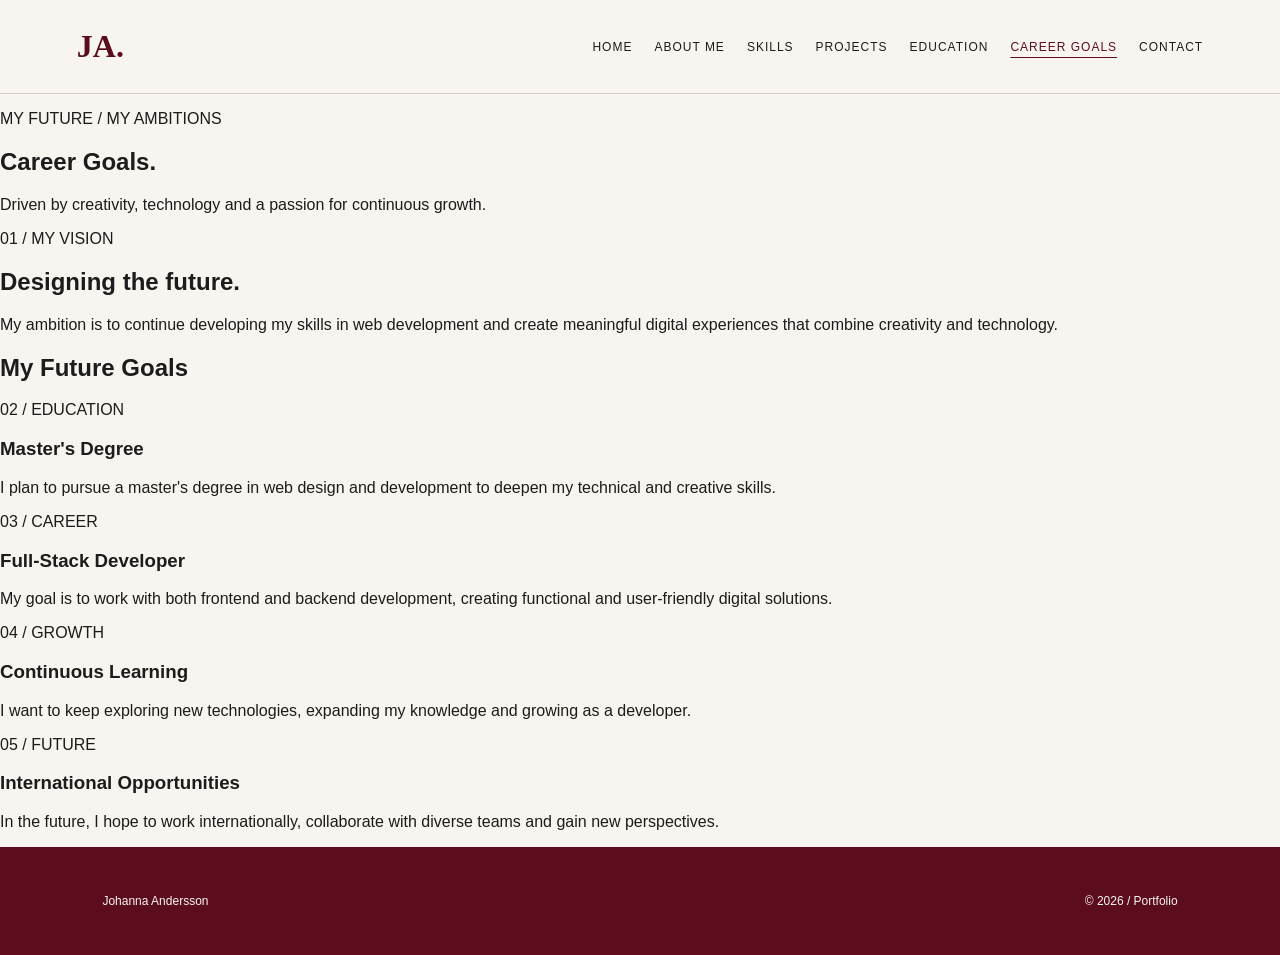
==== karriarmal.html @ 4a0cf5af "Skapade kod" ====
<!DOCTYPE html>
<html lang="en">
<head>
    <meta charset="UTF-8">
    <meta name="viewport" content="width=device-width, initial-scale=1.0">

    <meta name="description"
          content="Explore Johanna Andersson's career goals, future education and ambitions in web development.">

    <title>Career Goals | Johanna Andersson</title>

    <link rel="stylesheet" href="style.css">
</head>

<body>

    <header class="header">
        <a class="header__logo" href="index.html">JA.</a>

        <nav class="header__nav" aria-label="Main navigation">
            <a href="index.html">Home</a>
            <a href="om-mig.html">About Me</a>
            <a href="kompetenser.html">Skills</a>
            <a href="projekt.html">Projects</a>
            <a href="utbildning.html">Education</a>
            <a href="karriarmal.html" aria-current="page">Career Goals</a>
            <a href="kontakt.html">Contact</a>
        </nav>
    </header>

    <main>

        <!-- INTRODUCTION -->
        <section class="career-intro">
            <p class="career-intro__label">
                MY FUTURE / MY AMBITIONS
            </p>

            <h1 class="career-intro__title">
                Career Goals.
            </h1>

            <p class="career-intro__description">
                Driven by creativity, technology and
                a passion for continuous growth.
            </p>
        </section>

        <!-- MY VISION -->
        <section class="career-vision">

            <p class="career-vision__label">
                01 / MY VISION
            </p>

            <h2 class="career-vision__title">
                Designing the future.
            </h2>

            <p class="career-vision__text">
                My ambition is to continue developing
                my skills in web development and create
                meaningful digital experiences that
                combine creativity and technology.
            </p>

        </section>

        <!-- MY FUTURE GOALS -->
        <section class="career-goals">

            <h2 class="career-goals__heading">
                My Future Goals
            </h2>

            <div class="career-goals__grid">

                <article class="career-goal">
                    <p class="career-goal__number">
                        02 / EDUCATION
                    </p>

                    <h3 class="career-goal__title">
                        Master's Degree
                    </h3>

                    <p class="career-goal__text">
                        I plan to pursue a master's degree
                        in web design and development to
                        deepen my technical and creative skills.
                    </p>
                </article>

                <article class="career-goal">
                    <p class="career-goal__number">
                        03 / CAREER
                    </p>

                    <h3 class="career-goal__title">
                        Full-Stack Developer
                    </h3>

                    <p class="career-goal__text">
                        My goal is to work with both frontend
                        and backend development, creating
                        functional and user-friendly
                        digital solutions.
                    </p>
                </article>

                <article class="career-goal">
                    <p class="career-goal__number">
                        04 / GROWTH
                    </p>

                    <h3 class="career-goal__title">
                        Continuous Learning
                    </h3>

                    <p class="career-goal__text">
                        I want to keep exploring new
                        technologies, expanding my knowledge
                        and growing as a developer.
                    </p>
                </article>

                <article class="career-goal">
                    <p class="career-goal__number">
                        05 / FUTURE
                    </p>

                    <h3 class="career-goal__title">
                        International Opportunities
                    </h3>

                    <p class="career-goal__text">
                        In the future, I hope to work
                        internationally, collaborate with
                        diverse teams and gain new
                        perspectives.
                    </p>
                </article>

            </div>

        </section>

    </main>

    <footer class="footer">
        <p>Johanna Andersson</p>
        <p>© 2026 / Portfolio</p>
    </footer>

</body>
</html>
---- style.css ----
/* GRUNDINSTÄLLNINGAR */

* {
    box-sizing: border-box;
}

body {
    margin: 0;
    background-color: #F8F5F0;
    color: #1D1B1B;
    font-family: Arial, sans-serif;
}

a {
    color: inherit;
    text-decoration: none;
}

/* MENY */

.header {
    display: flex;
    justify-content: space-between;
    align-items: center;
    gap: 30px;
    padding: 28px 6%;
    border-bottom: 1px solid #D8CEC5;
}

.header__logo {
    font-family: Georgia, serif;
    font-size: 32px;
    color: #5B0D1E;
    font-weight: bold;
}

.header__nav {
    display: flex;
    flex-wrap: wrap;
    gap: 22px;
}

.header__nav a {
    font-size: 12px;
    text-transform: uppercase;
    letter-spacing: 1px;
}

.header__nav a:hover,
.header__nav a[aria-current="page"] {
    color: #5B0D1E;
    text-decoration: underline;
    text-underline-offset: 6px;
}

/* STOR RUBRIK */

.intro {
    padding: 105px 8% 100px;
    background-color: #5B0D1E;
    color: #F8F5F0;
}

.intro__label {
    font-size: 12px;
    letter-spacing: 3px;
}

.intro__title {
    font-family: Georgia, serif;
    font-weight: normal;
    font-size: clamp(54px, 9vw, 125px);
    letter-spacing: -4px;
    margin: 28px 0;
    line-height: 1;
}

.intro__title span {
    color: #D8CEC5;
}

.intro__description {
    font-size: 15px;
    line-height: 1.8;
    max-width: 420px;
}

/* PROJEKTSEKTIONER */

.projects {
    padding: 90px 8%;
}

.projects--research {
    background-color: #EFE9E2;
}

.section-heading {
    margin-bottom: 40px;
    border-bottom: 1px solid #5B0D1E;
    padding-bottom: 24px;
}

.section-heading span {
    color: #5B0D1E;
    font-size: 11px;
    letter-spacing: 2px;
}

.section-heading h2 {
    font-family: Georgia, serif;
    font-size: clamp(32px, 4vw, 52px);
    font-weight: normal;
    margin: 18px 0 0;
}

/* PROJEKTKORT */

.projects__grid {
    display: grid;
    grid-template-columns: repeat(2, minmax(0, 1fr));
    gap: 45px;
}

.project-card__image {
    display: block;
    width: 100%;
    height: 340px;
    object-fit: cover;
    background-color: #D8CEC5;
}

.project-card__number {
    margin-top: 25px;
    color: #5B0D1E;
    font-size: 11px;
    letter-spacing: 2px;
}

.project-card__title {
    font-family: Georgia, serif;
    font-size: 30px;
    font-weight: normal;
    margin: 12px 0;
}

.project-card__description {
    max-width: 430px;
    font-size: 14px;
    line-height: 1.8;
    color: #55504D;
}

/* SIDFOT */

.footer {
    display: flex;
    justify-content: space-between;
    gap: 20px;
    padding: 35px 8%;
    background-color: #5B0D1E;
    color: #F8F5F0;
    font-size: 12px;
}

/* MOBILANPASSNING */

@media (max-width: 700px) {

    .header {
        flex-direction: column;
        align-items: flex-start;
    }

    .header__nav {
        gap: 14px;
    }

    .intro {
        padding: 75px 6%;
    }

    .intro__title {
        letter-spacing: -2px;
    }

    .projects {
        padding: 65px 6%;
    }

    .projects__grid {
        grid-template-columns: 1fr;
        gap: 35px;
    }

    .project-card__image {
        height: auto;
        aspect-ratio: 4 / 3;
    }

    .footer {
        flex-direction: column;
    }
}

<!DOCTYPE html>
<html lang="en">
<head>
    <meta charset="UTF-8">
    <meta name="viewport" content="width=device-width, initial-scale=1.0">

    <meta name="description"
          content="Explore Johanna Andersson's career goals, future education and ambitions in web development.">

    <title>Career Goals | Johanna Andersson</title>

    <link rel="stylesheet" href="style.css">
</head>

<body>

    <header class="header">
        <a class="header__logo" href="index.html">JA.</a>

        <nav class="header__nav" aria-label="Main navigation">
            <a href="index.html">Home</a>
            <a href="om-mig.html">About Me</a>
            <a href="kompetenser.html">Skills</a>
            <a href="projekt.html">Projects</a>
            <a href="utbildning.html">Education</a>
            <a href="karriarmal.html" aria-current="page">Career Goals</a>
            <a href="kontakt.html">Contact</a>
        </nav>
    </header>

    <main>

        <!-- INTRODUCTION -->
        <section class="career-intro">
            <p class="career-intro__label">
                MY FUTURE / MY AMBITIONS
            </p>

            <h1 class="career-intro__title">
                Career Goals.
            </h1>

            <p class="career-intro__description">
                Driven by creativity, technology and
                a passion for continuous growth.
            </p>
        </section>

        <!-- MY VISION -->
        <section class="career-vision">

            <p class="career-vision__label">
                01 / MY VISION
            </p>

            <h2 class="career-vision__title">
                Designing the future.
            </h2>

            <p class="career-vision__text">
                My ambition is to continue developing
                my skills in web development and create
                meaningful digital experiences that
                combine creativity and technology.
            </p>

        </section>

        <!-- MY FUTURE GOALS -->
        <section class="career-goals">

            <h2 class="career-goals__heading">
                My Future Goals
            </h2>

            <div class="career-goals__grid">

                <article class="career-goal">
                    <p class="career-goal__number">
                        02 / EDUCATION
                    </p>

                    <h3 class="career-goal__title">
                        Master's Degree
                    </h3>

                    <p class="career-goal__text">
                        I plan to pursue a master's degree
                        in web design and development to
                        deepen my technical and creative skills.
                    </p>
                </article>

                <article class="career-goal">
                    <p class="career-goal__number">
                        03 / CAREER
                    </p>

                    <h3 class="career-goal__title">
                        Full-Stack Developer
                    </h3>

                    <p class="career-goal__text">
                        My goal is to work with both frontend
                        and backend development, creating
                        functional and user-friendly
                        digital solutions.
                    </p>
                </article>

                <article class="career-goal">
                    <p class="career-goal__number">
                        04 / GROWTH
                    </p>

                    <h3 class="career-goal__title">
                        Continuous Learning
                    </h3>

                    <p class="career-goal__text">
                        I want to keep exploring new
                        technologies, expanding my knowledge
                        and growing as a developer.
                    </p>
                </article>

                <article class="career-goal">
                    <p class="career-goal__number">
                        05 / FUTURE
                    </p>

                    <h3 class="career-goal__title">
                        International Opportunities
                    </h3>

                    <p class="career-goal__text">
                        In the future, I hope to work
                        internationally, collaborate with
                        diverse teams and gain new
                        perspectives.
                    </p>
                </article>

            </div>

        </section>

    </main>

    <footer class="footer">
        <p>Johanna Andersson</p>
        <p>© 2026 / Portfolio</p>
    </footer>

</body>
</html>
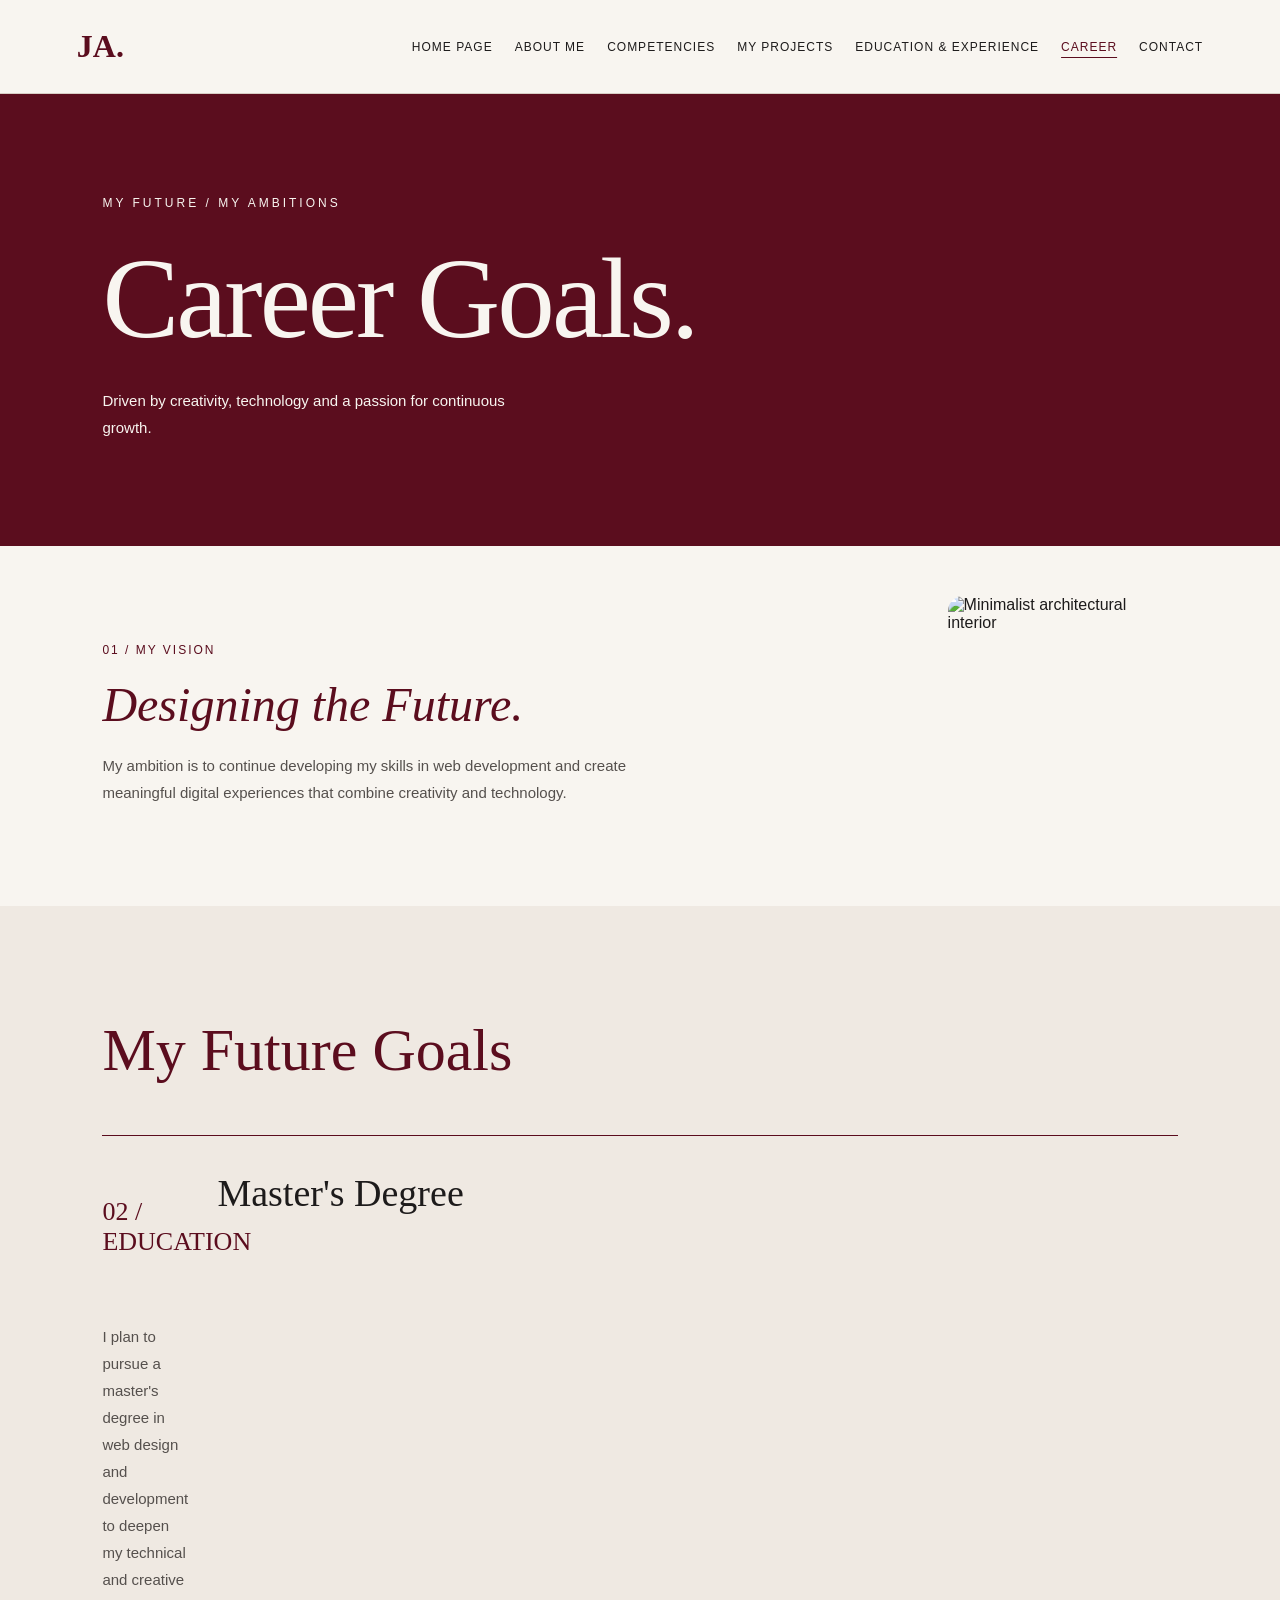
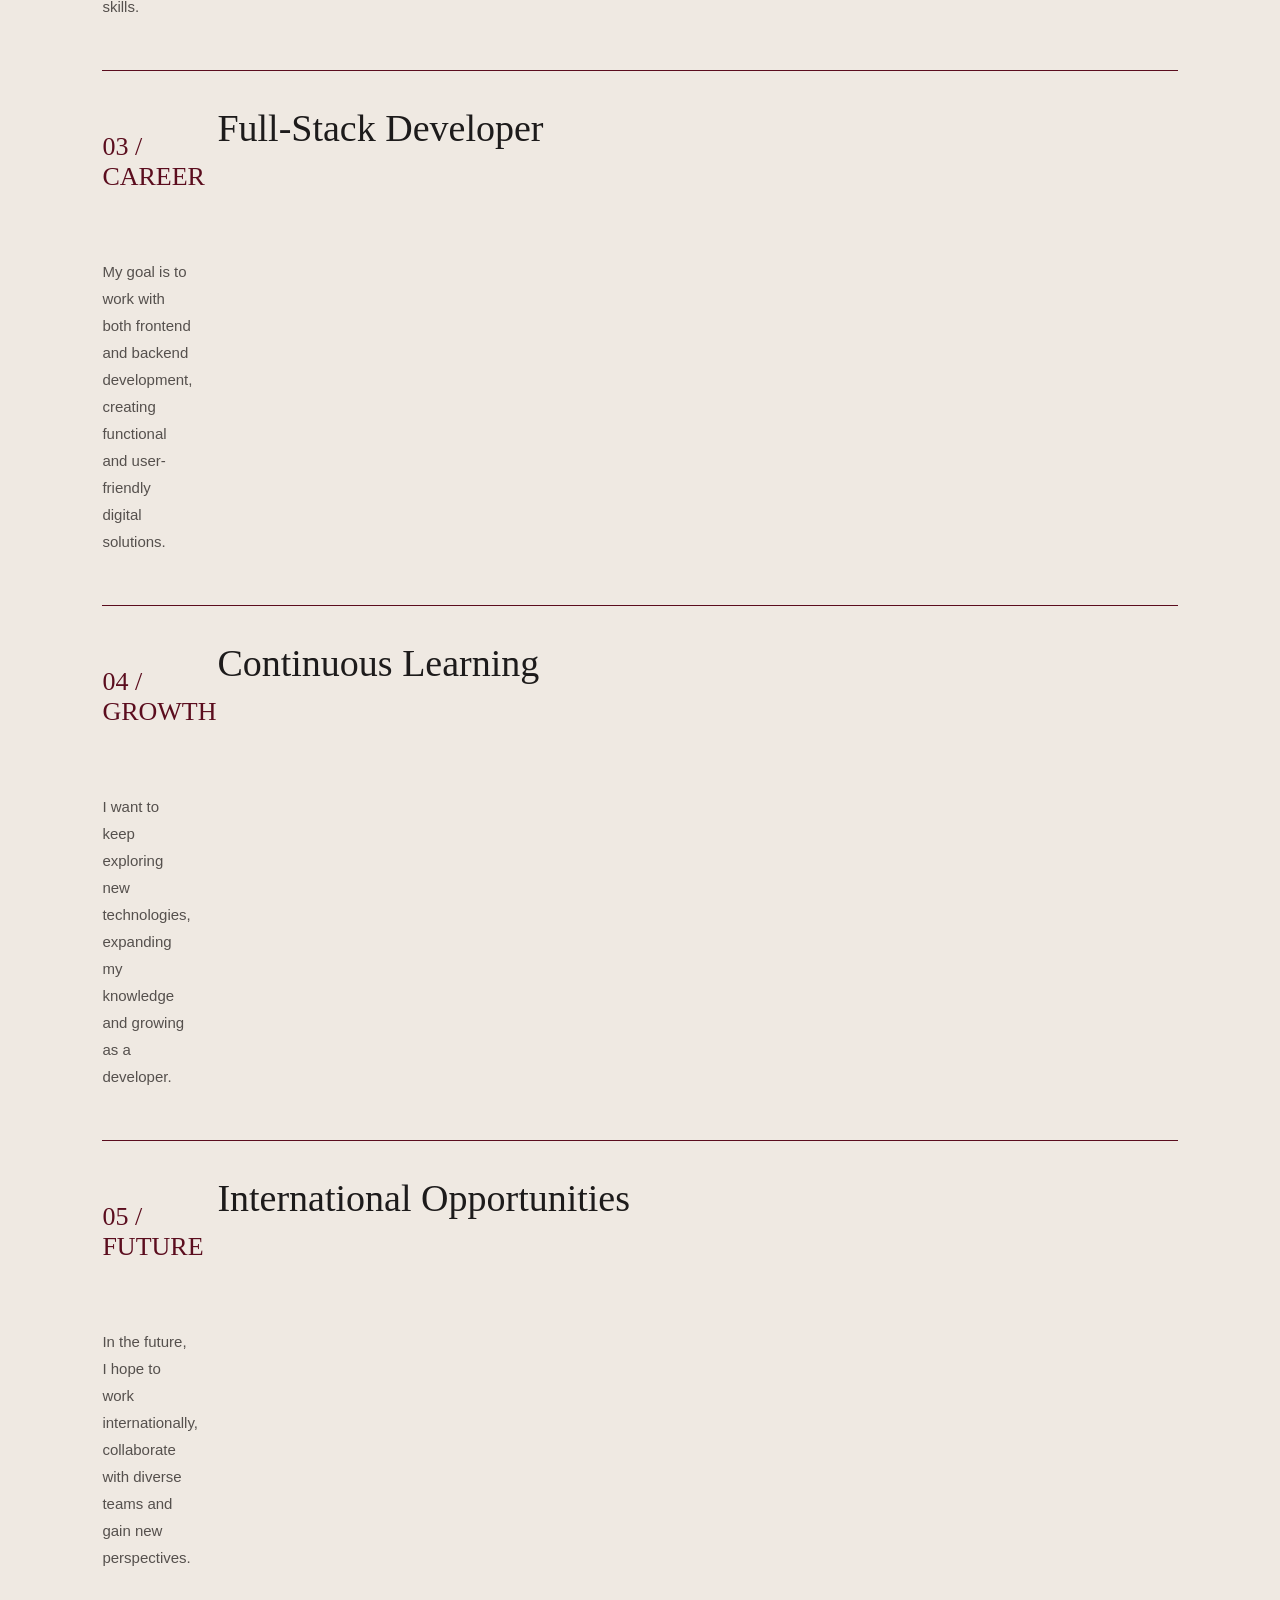
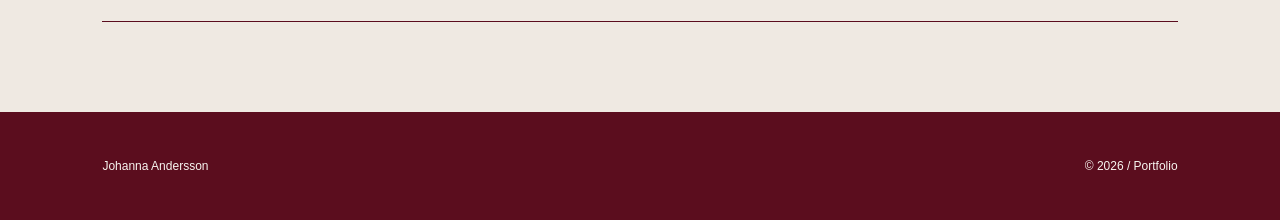
==== commit d273acce: "Sparade ändringar" ====
--- a/karriarmal.html
+++ b/karriarmal.html
@@ -19,12 +19,12 @@
         <a class="header__logo" href="index.html">JA.</a>
 
         <nav class="header__nav" aria-label="Main navigation">
-            <a href="index.html">Home</a>
+            <a href="index.html">Home page</a>
             <a href="om-mig.html">About Me</a>
-            <a href="kompetenser.html">Skills</a>
-            <a href="projekt.html">Projects</a>
-            <a href="utbildning.html">Education</a>
-            <a href="karriarmal.html" aria-current="page">Career Goals</a>
+            <a href="kompetenser.html">Competencies</a>
+            <a href="projekt.html">My projects</a>
+            <a href="utbildning.html">Education & Experience</a>
+            <a href="karriarmal.html" aria-current="page">Career</a>
             <a href="kontakt.html">Contact</a>
         </nav>
     </header>
@@ -48,24 +48,36 @@
         </section>
 
         <!-- MY VISION -->
-        <section class="career-vision">
+       
+<!-- MY VISION -->
+<section class="career-vision">
 
-            <p class="career-vision__label">
-                01 / MY VISION
-            </p>
+    <div class="career-vision__content">
 
-            <h2 class="career-vision__title">
-                Designing the future.
-            </h2>
+        <p class="career-vision__label">
+            01 / MY VISION
+        </p>
 
-            <p class="career-vision__text">
-                My ambition is to continue developing
-                my skills in web development and create
-                meaningful digital experiences that
-                combine creativity and technology.
-            </p>
+        <h2 class="career-vision__title">
+            Designing the Future.
+        </h2>
 
-        </section>
+        <p class="career-vision__text">
+            My ambition is to continue developing
+            my skills in web development and create
+            meaningful digital experiences that
+            combine creativity and technology.
+        </p>
+
+    </div>
+
+    <img
+        class="career-vision__image"
+        src="images/career.jpg"
+        alt="Minimalist architectural interior">
+
+</section>
+
 
         <!-- MY FUTURE GOALS -->
         <section class="career-goals">
--- a/style.css
+++ b/style.css
@@ -204,159 +204,235 @@
     }
 }
 
-<!DOCTYPE html>
-<html lang="en">
-<head>
-    <meta charset="UTF-8">
-    <meta name="viewport" content="width=device-width, initial-scale=1.0">
-
-    <meta name="description"
-          content="Explore Johanna Andersson's career goals, future education and ambitions in web development.">
-
-    <title>Career Goals | Johanna Andersson</title>
-
-    <link rel="stylesheet" href="style.css">
-</head>
-
-<body>
-
-    <header class="header">
-        <a class="header__logo" href="index.html">JA.</a>
-
-        <nav class="header__nav" aria-label="Main navigation">
-            <a href="index.html">Home</a>
-            <a href="om-mig.html">About Me</a>
-            <a href="kompetenser.html">Skills</a>
-            <a href="projekt.html">Projects</a>
-            <a href="utbildning.html">Education</a>
-            <a href="karriarmal.html" aria-current="page">Career Goals</a>
-            <a href="kontakt.html">Contact</a>
-        </nav>
-    </header>
-
-    <main>
-
-        <!-- INTRODUCTION -->
-        <section class="career-intro">
-            <p class="career-intro__label">
-                MY FUTURE / MY AMBITIONS
-            </p>
-
-            <h1 class="career-intro__title">
-                Career Goals.
-            </h1>
-
-            <p class="career-intro__description">
-                Driven by creativity, technology and
-                a passion for continuous growth.
-            </p>
-        </section>
-
-        <!-- MY VISION -->
-        <section class="career-vision">
-
-            <p class="career-vision__label">
-                01 / MY VISION
-            </p>
-
-            <h2 class="career-vision__title">
-                Designing the future.
-            </h2>
-
-            <p class="career-vision__text">
-                My ambition is to continue developing
-                my skills in web development and create
-                meaningful digital experiences that
-                combine creativity and technology.
-            </p>
-
-        </section>
-
-        <!-- MY FUTURE GOALS -->
-        <section class="career-goals">
-
-            <h2 class="career-goals__heading">
-                My Future Goals
-            </h2>
-
-            <div class="career-goals__grid">
-
-                <article class="career-goal">
-                    <p class="career-goal__number">
-                        02 / EDUCATION
-                    </p>
-
-                    <h3 class="career-goal__title">
-                        Master's Degree
-                    </h3>
-
-                    <p class="career-goal__text">
-                        I plan to pursue a master's degree
-                        in web design and development to
-                        deepen my technical and creative skills.
-                    </p>
-                </article>
-
-                <article class="career-goal">
-                    <p class="career-goal__number">
-                        03 / CAREER
-                    </p>
-
-                    <h3 class="career-goal__title">
-                        Full-Stack Developer
-                    </h3>
-
-                    <p class="career-goal__text">
-                        My goal is to work with both frontend
-                        and backend development, creating
-                        functional and user-friendly
-                        digital solutions.
-                    </p>
-                </article>
-
-                <article class="career-goal">
-                    <p class="career-goal__number">
-                        04 / GROWTH
-                    </p>
-
-                    <h3 class="career-goal__title">
-                        Continuous Learning
-                    </h3>
-
-                    <p class="career-goal__text">
-                        I want to keep exploring new
-                        technologies, expanding my knowledge
-                        and growing as a developer.
-                    </p>
-                </article>
-
-                <article class="career-goal">
-                    <p class="career-goal__number">
-                        05 / FUTURE
-                    </p>
-
-                    <h3 class="career-goal__title">
-                        International Opportunities
-                    </h3>
-
-                    <p class="career-goal__text">
-                        In the future, I hope to work
-                        internationally, collaborate with
-                        diverse teams and gain new
-                        perspectives.
-                    </p>
-                </article>
-
-            </div>
-
-        </section>
-
-    </main>
-
-    <footer class="footer">
-        <p>Johanna Andersson</p>
-        <p>© 2026 / Portfolio</p>
-    </footer>
-
-</body>
-</html>
+
+/* OM MIG */
+
+.about {
+    padding: 90px 8%;
+    background-color: #F8F5F0;
+}
+
+.about__layout {
+    display: grid;
+    grid-template-columns: minmax(0, 1fr) 220px;
+    align-items: start;
+    gap: 45px;
+    max-width: 900px;
+}
+
+.about__title {
+    margin: 0 0 24px;
+    padding-bottom: 24px;
+    border-bottom: 1px solid #5B0D1E;
+    color: #5B0D1E;
+    font-family: Georgia, serif;
+    font-size: clamp(32px, 4vw, 52px);
+    font-weight: normal;
+}
+
+.about__lead {
+    margin: 0 0 16px;
+    font-size: 18px;
+    line-height: 1.6; 
+}
+
+.about__text {
+    max-width: 520px;
+    margin: 0 0 16px;
+    color: #55504D;
+    font-size: 15px;
+    line-height: 1.8; 
+}
+
+.about__image {
+    display: block;
+    width: 100%;
+    max-width: 220px;
+    height: auto;
+    aspect-ratio: 4 / 5;
+    object-fit: cover;
+    object-position: center top;
+    background-color: #D8CEC5;
+}
+
+/* OM MIG PÅ MOBIL */
+
+@media (max-width: 700px) {
+    .about {
+        padding: 65px 6%;
+    }
+
+    .about__layout {
+        grid-template-columns: 1fr;
+        gap: 24px;
+    }
+
+    .about__image {
+        max-width: 180px;
+    }
+}
+
+/* ===== CAREER GOALS ===== */
+
+/* INTRODUCTION */
+
+.career-intro {
+    background-color: #5B0D1E;
+    color: #F8F5F0;
+    padding: 90px 8%;
+}
+
+.career-intro__label {
+    font-size: 12px;
+    letter-spacing: 3px;
+}
+
+.career-intro__title {
+    font-family: Georgia, serif;
+    font-size: clamp(50px, 9vw, 120px);
+    font-weight: normal;
+    letter-spacing: -3px;
+    line-height: 1.1;
+    margin: 25px 0;
+}
+
+.career-intro__description {
+    max-width: 450px;
+    font-size: 15px;
+    line-height: 1.8;
+}
+
+/* MY VISION */
+
+.career-vision {
+    background-color: #F8F5F0;
+    padding: 50px 8%;
+    display: flex;
+    align-items: center;
+    justify-content: space-between;
+    gap: 35px;
+}
+
+.career-vision__content {
+    flex: 1;
+}
+
+.career-vision__label {
+    color: #5B0D1E;
+    font-size: 12px;
+    letter-spacing: 2px;
+}
+
+.career-vision__title {
+    color: #5B0D1E;
+    font-family: Georgia, serif;
+    font-size: clamp(30px, 4vw, 48px);
+    font-style: italic;
+    font-weight: normal;
+    margin: 20px 0;
+}
+
+.career-vision__text {
+    max-width: 550px;
+    font-size: 15px;
+    line-height: 1.8;
+    color: #55504D;
+}
+
+/* SMALLER IMAGE */
+
+.career-vision__image {
+    display: block;
+    width: 230px;
+    height: 260px;
+    object-fit: cover;
+    border-radius: 15px;
+    flex-shrink: 0;
+}
+
+/* FUTURE AMBITIONS */
+
+.career-goals {
+    background-color: #EFE9E2;
+    padding: 90px 8%;
+}
+
+.career-goals__label {
+    color: #5B0D1E;
+    font-size: 12px;
+    letter-spacing: 2px;
+}
+
+.career-goals__heading {
+    font-family: Georgia, serif;
+    color: #5B0D1E;
+    font-size: clamp(36px, 5vw, 60px);
+    font-weight: normal;
+    margin: 20px 0 50px;
+}
+
+/* NUMBERED GOALS */
+
+.career-goal {
+    display: grid;
+    grid-template-columns: 90px 1fr;
+    gap: 25px;
+    border-top: 1px solid #5B0D1E;
+    padding: 35px 0;
+}
+
+.career-goal:last-child {
+    border-bottom: 1px solid #5B0D1E;
+}
+
+.career-goal__number {
+    font-family: Georgia, serif;
+    font-size: 26px;
+    color: #5B0D1E;
+}
+
+.career-goal__title {
+    font-family: Georgia, serif;
+    font-size: clamp(26px, 3vw, 38px);
+    font-weight: normal;
+    margin: 0 0 15px;
+}
+
+.career-goal__text {
+    max-width: 550px;
+    font-size: 15px;
+    line-height: 1.8;
+    color: #55504D;
+}
+
+/* MOBILE */
+
+@media (max-width: 700px) {
+
+    .career-intro,
+    .career-vision,
+    .career-goals {
+        padding: 55px 6%;
+    }
+
+    .career-vision {
+        flex-direction: column;
+        align-items: flex-start;
+        gap: 25px;
+    }
+
+    .career-vision__image {
+        width: 100%;
+        max-width: 230px;
+        height: 260px;
+    }
+
+    .career-goal {
+        grid-template-columns: 45px 1fr;
+        gap: 15px;
+    }
+
+    .career-goals__heading {
+        margin-bottom: 35px;
+    }
+}
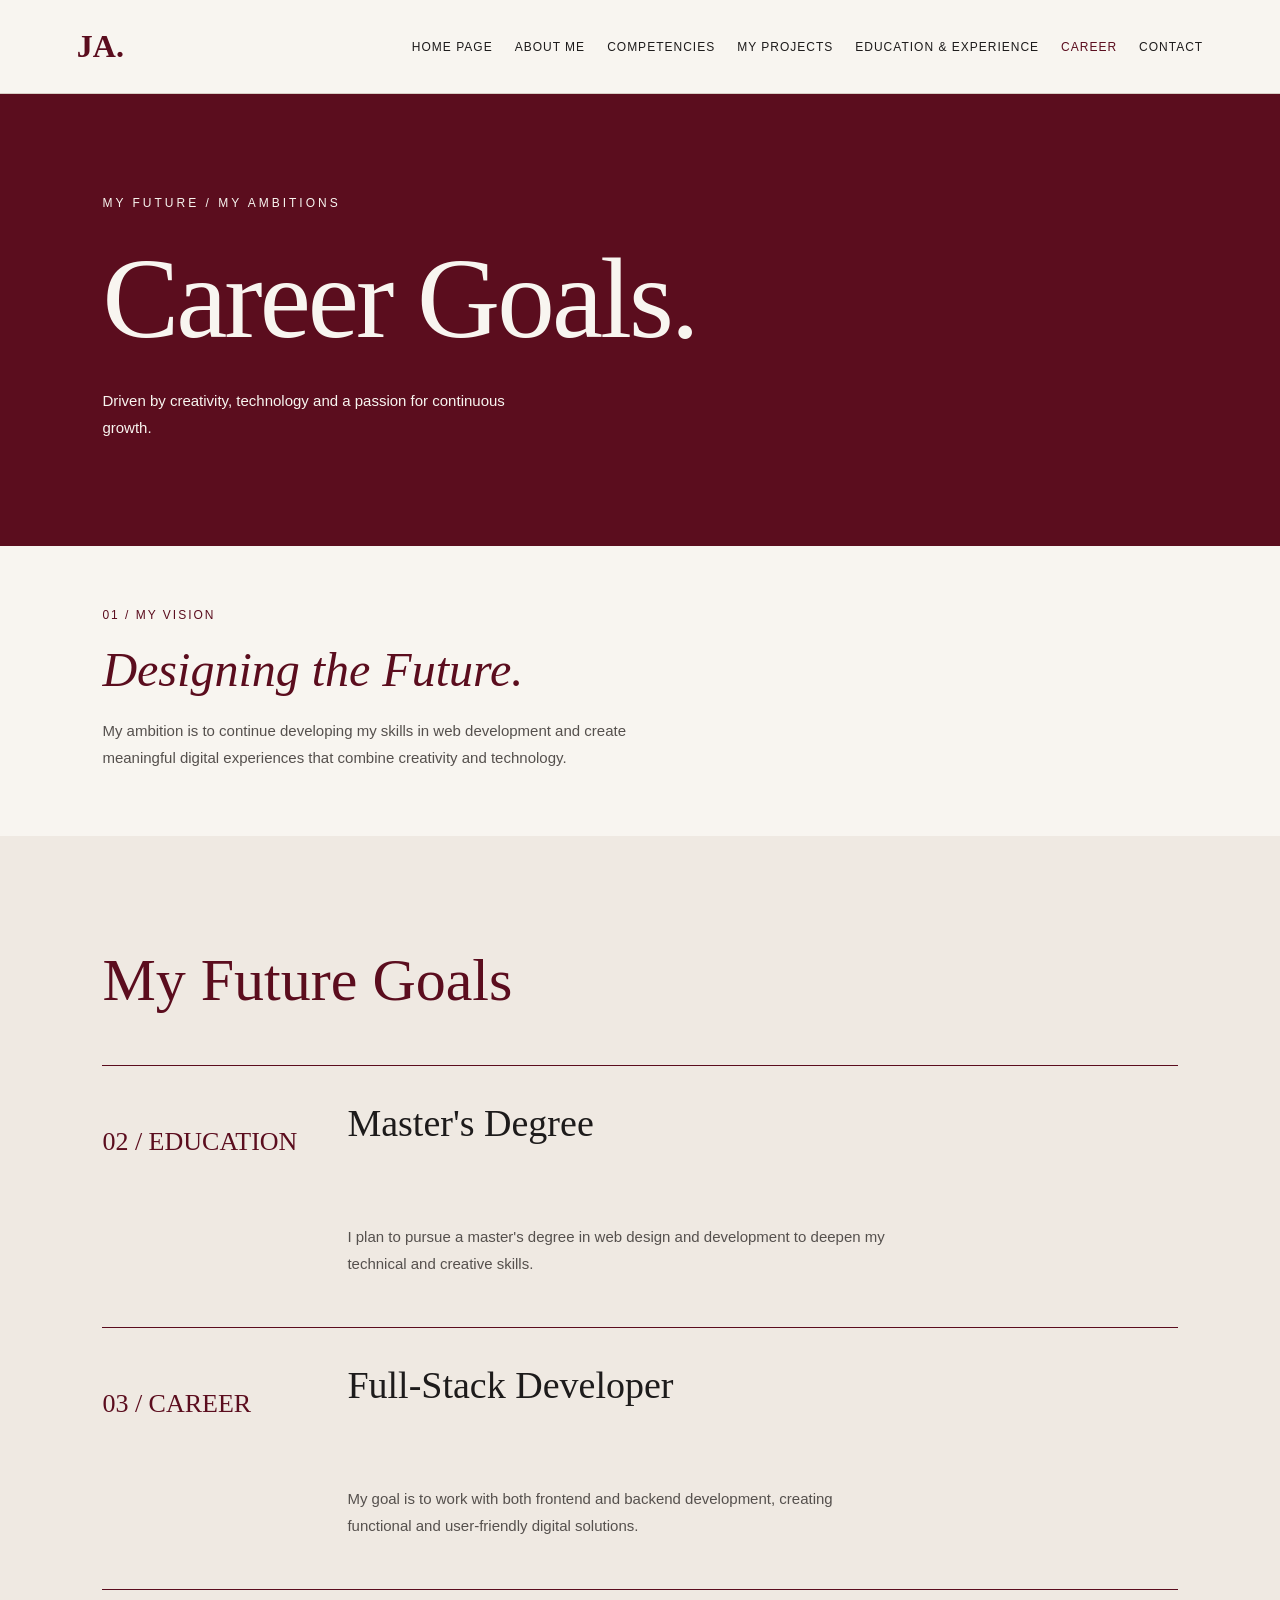
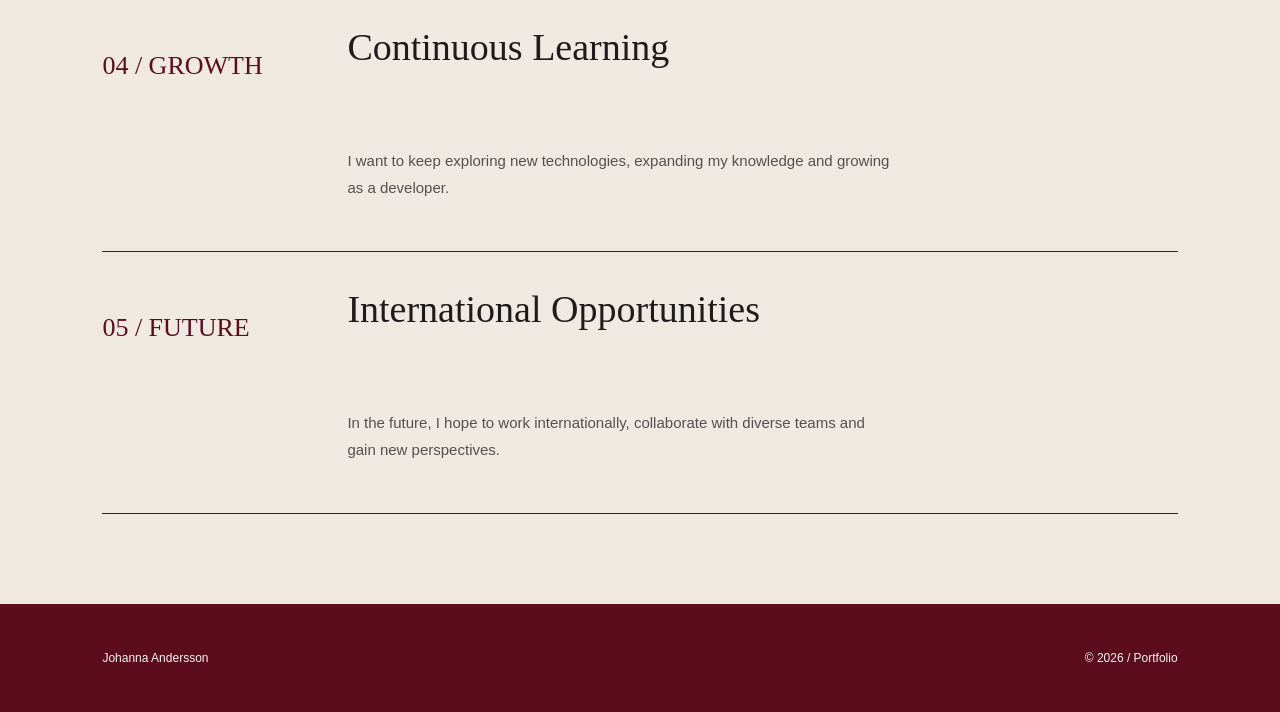
==== commit c66e0096: "Lade till" ====
--- a/karriarmal.html
+++ b/karriarmal.html
@@ -71,10 +71,7 @@
 
     </div>
 
-    <img
-        class="career-vision__image"
-        src="images/career.jpg"
-        alt="Minimalist architectural interior">
+    
 
 </section>
 
--- a/style.css
+++ b/style.css
@@ -50,7 +50,7 @@
 .header__nav a:hover,
 .header__nav a[aria-current="page"] {
     color: #5B0D1E;
-    text-decoration: underline;
+    text-decoration: none;
     text-underline-offset: 6px;
 }
 
@@ -375,7 +375,7 @@
 
 .career-goal {
     display: grid;
-    grid-template-columns: 90px 1fr;
+    grid-template-columns: 220px 1fr;
     gap: 25px;
     border-top: 1px solid #5B0D1E;
     padding: 35px 0;
@@ -403,6 +403,7 @@
     font-size: 15px;
     line-height: 1.8;
     color: #55504D;
+    grid-column: 2;
 }
 
 /* MOBILE */
@@ -434,5 +435,327 @@
 
     .career-goals__heading {
         margin-bottom: 35px;
-    }
-}
+      }
+}
+  
+/* KOMPETENSER */
+
+.competencies-page .skills__intro {
+    max-width: 560px;
+    margin: 0;
+}
+
+.competencies-page .project-card__title {.competencies-page .skills__intro {
+    max-width: 560px;
+    margin: 0;
+}
+
+.competencies-page .project-card__title {
+    margin-top: 0;
+}
+
+@media (max-width: 700px) {
+    .competencies-page .intro__title {
+        font-size: clamp(32px, 9vw, 54px);
+        letter-spacing: -1px;
+    }
+}
+    margin-top: 0;
+}
+
+@media (max-width: 700px) {
+    .competencies-page .intro__title {
+        font-size: clamp(32px, 9vw, 54px);
+        letter-spacing: -1px;
+    }
+}
+
+/* ===== HOME PAGE ===== */
+
+.home-hero__content {
+    position: relative;
+    z-index: 2;
+    padding-top: 65px;
+}
+
+
+
+
+.home-hero__image img {
+    width: 100%;
+    height: 100%;
+    object-fit: cover;
+}
+
+/* TEXT CONTENT */
+
+.home-hero__content {
+    position: relative;
+    z-index: 2;
+    padding-top: 115px;
+}
+
+.home-hero__title {
+    font-family: Georgia, serif;
+    font-size: clamp(65px, 9vw, 145px);
+    font-weight: normal;
+    letter-spacing: -5px;
+    line-height: 1;
+    color: #5B0D1E;
+    margin: 0 0 45px;
+    white-space: nowrap;
+}
+
+
+/* JOHANNA ANDERSSON */
+
+.home-hero__name {
+    width: 43%;
+    border-bottom: 1px solid #5B0D1E;
+    padding-bottom: 12px;
+}
+
+.home-hero__name h2 {
+    font-family: Georgia, serif;
+    font-size: 20px;
+    font-weight: normal;
+    letter-spacing: 5px;
+    color: #5B0D1E;
+    margin: 0;
+}
+
+/* DESCRIPTION */
+
+.home-hero__description {
+    max-width: 480px;
+    font-family: Georgia, serif;
+    font-size: 25px;
+    font-style: italic;
+    line-height: 1.5;
+    color: #1D1B1B;
+    margin: 35px 0 65px;
+}
+
+/* BUTTONS */
+
+.home-hero__buttons {
+    display: flex;
+    gap: 25px;
+    flex-wrap: wrap;
+}
+
+.home-hero__button {
+    display: inline-block;
+    background-color: #5B0D1E;
+    color: #F8F5F0;
+    padding: 22px 35px;
+    min-width: 230px;
+    text-align: center;
+    font-family: Georgia, serif;
+    font-size: 15px;
+    letter-spacing: 2px;
+    text-decoration: none;
+    transition: background-color 0.3s;
+}
+
+.home-hero__button:hover {
+    background-color: #7A2438;
+}
+
+.home-hero__button:focus-visible {
+    outline: 3px solid #1D1B1B;
+    outline-offset: 4px;
+}
+
+/* MOBILE */
+
+@media (max-width: 900px) {
+
+    .home-hero {
+        min-height: auto;
+        padding: 55px 6%;
+        display: flex;
+        flex-direction: column;
+    }
+
+    .home-hero__image {
+        position: static;
+        width: 100%;
+        height: 350px;
+        order: 2;
+        margin-top: 35px;
+    }
+
+    .home-hero__content {
+        padding-top: 0;
+        order: 1;
+    }
+
+    .home-hero__title {
+        font-size: clamp(42px, 10vw, 90px);
+        letter-spacing: -2px;
+        white-space: normal;
+        overflow-wrap: anywhere;
+        margin-bottom: 35px;
+    }
+
+    .home-hero__name {
+        width: 100%;
+    }
+
+    .home-hero__description {
+        font-size: 20px;
+        margin: 25px 0 35px;
+    }
+
+    .home-hero__button {
+        min-width: 0;
+        padding: 18px 25px;
+    }
+}
+@media (min-width: 901px) {
+    .home-hero__image {
+        position: absolute;
+        right: 7%;
+        top: 45px;
+        width: 39%;
+        height: 540px;
+    }
+
+    .home-hero__image img {
+        width: 100%;
+        height: 100%;
+        object-fit: cover;
+        object-position: center 30%;
+    }
+}
+/* FIX FÖR STARTSIDAN */
+
+@media (min-width: 901px) {
+
+    .home-hero {
+        position: relative;
+        min-height: 700px;
+        padding: 80px 7%;
+        overflow: hidden;
+    }
+
+    .home-hero__content {
+        position: relative;
+        z-index: 2;
+        padding-top: 80px;
+    }
+
+    .home-hero__image {
+        position: absolute;
+        top: 55px;
+        right: 7%;
+        width: 39%;
+        height: 560px;
+        z-index: 1;
+    }
+
+    .home-hero__image img {
+        width: 100%;
+        height: 100%;
+        object-fit: cover;
+        object-position: center 30%;
+    }
+
+    .home-hero__title {
+        font-size: clamp(75px, 9vw, 145px);
+        margin-bottom: 55px;
+        letter-spacing: -5px;
+    }
+
+    .home-hero__name {
+        width: 43%;
+    }
+
+    .home-hero__description {
+        max-width: 480px;
+    }
+}
+/* PORTFOLIO ÖVER BILDEN */
+
+@media (min-width: 901px) {
+    .home-hero__title {
+        transform: none;
+        font-size: clamp(42px, 7vw, 120px);
+        letter-spacing: -4px;
+        margin-left: 0;
+        padding-left: 0;
+        left: 0;
+        text-align: left;
+    }
+}
+    
+
+/* MINDRE OCH MER BALANSERAD STARTSIDA */
+
+@media (min-width: 901px) {
+
+    .home-hero {
+        min-height: 600px;
+        padding: 45px 7% 55px;
+    }
+
+    .home-hero__content {
+        padding-top: 65px;
+    }
+
+    .home-hero__title {
+        font-size: clamp(75px, 9vw, 145px);
+        letter-spacing: -5px;
+        margin-bottom: 40px;
+        position: relative;
+        z-index: 3;
+    }
+
+    .home-hero__image {
+        top: 40px;
+        right: 7%;
+        width: 39%;
+        height: 490px;
+        z-index: 1;
+    }
+
+    .home-hero__name h2 {
+        font-size: 17px;
+    }
+
+    .home-hero__description {
+        font-size: 21px;
+        margin: 25px 0 40px;
+    }
+    
+
+    .home-hero__button {
+        padding: 17px 25px;
+        min-width: 200px;
+        font-size: 13px;
+    }
+}
+/* FLYTTA PORTFOLIO LÄNGRE ÖVER BILDEN */
+
+@media (min-width: 901px) {
+    .home-hero__title {
+        transform: none;
+        font-size: clamp(45px, 7vw, 125px);
+        margin-left: 0;
+        padding-left: 0;
+        text-align: left;
+        left: 0;
+    }
+}
+
+.contact-page .contact_form {
+    max-width: 600px;
+    margin: 0 auto;
+}
+
+.contact-page .contact_form label {
+    display: block;
+    margin-bottom: 10px;
+    z-index: 2;
+}
